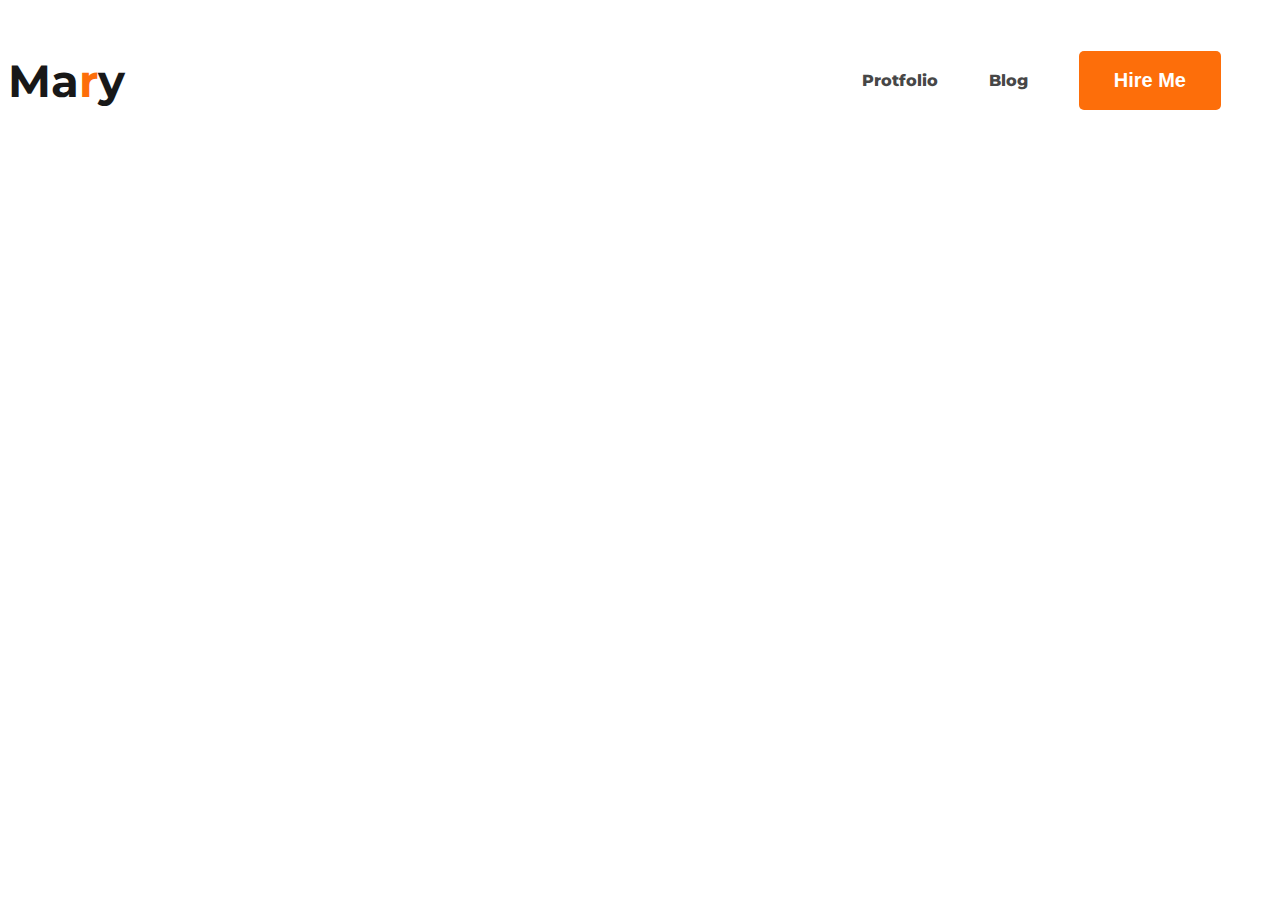
==== indext.html @ 54e05a60 "add a nav bar" ====
<!DOCTYPE html>
<html lang="en">
<head>
    <meta charset="UTF-8">
    <meta name="viewport" content="width=device-width, initial-scale=1.0">
    <title>Web developer</title>
    <link rel="preconnect" href="https://fonts.googleapis.com">
<link rel="preconnect" href="https://fonts.gstatic.com" crossorigin>
<link href="https://fonts.googleapis.com/css2?family=Montserrat:ital,wght@0,800;1,800&display=swap" rel="stylesheet">
    <link rel="stylesheet" href="style/indext.css">
</head>
<body>
    <header>
        <nav>
            <h3 class="title">Ma<span class="mary">r</span>y</h3>
            <ul>
                <li><a href="">Protfolio</a></li>
                <li><a href="">Blog</a></li>
                <li><button class="btn-primary">Hire Me</button></li>
            </ul>

        </nav>

    </header>
    <main>

    </main>
    <footer>

    </footer>
</body>
</html>
---- style/indext.css ----
/* shared body style  */
body{
     
  font-family: "Montserrat", sans-serif;
  font-optical-sizing: auto;
  font-weight: 800;
  font-style: normal;
}
.btn-primary{

    border-radius: 5px;
    background-color: #fd6e0a;
    border: 0;
    font-size: 20px;
    font-style: normal;
    font-weight: 700;
    color: white;
    padding: 18px 35px;

}

/* nav related style  */
nav{
    display: flex;
    justify-content: space-between;
    align-items: center;
}


.title{
    color: #181818;
    font-size: 45px;
    font-weight: 800px;
}
.mary{
    color: #fd6e0a;
}
nav > ul{
    display: flex;
    align-items: center;
}
nav li{
    list-style: none;
    margin-right: 51px;
}
nav a{
    text-decoration: none;
    color: #474747;
}
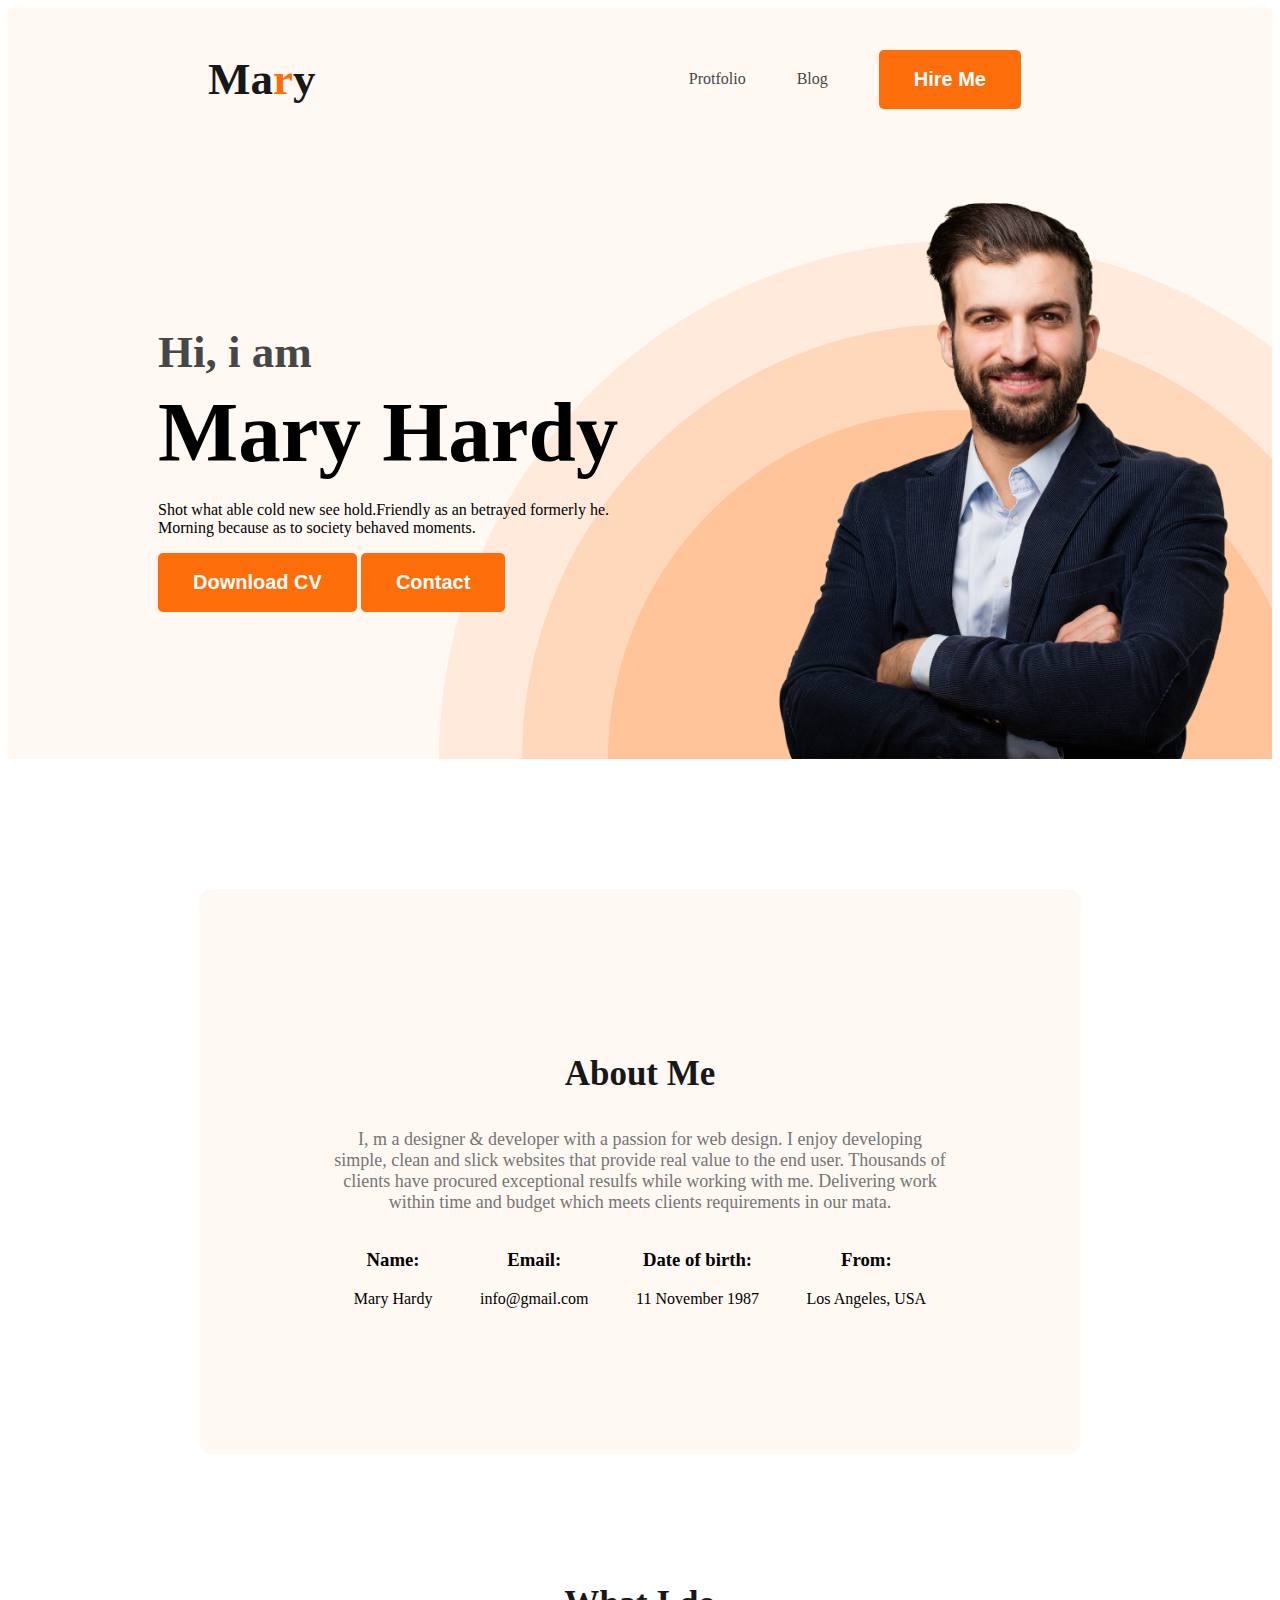
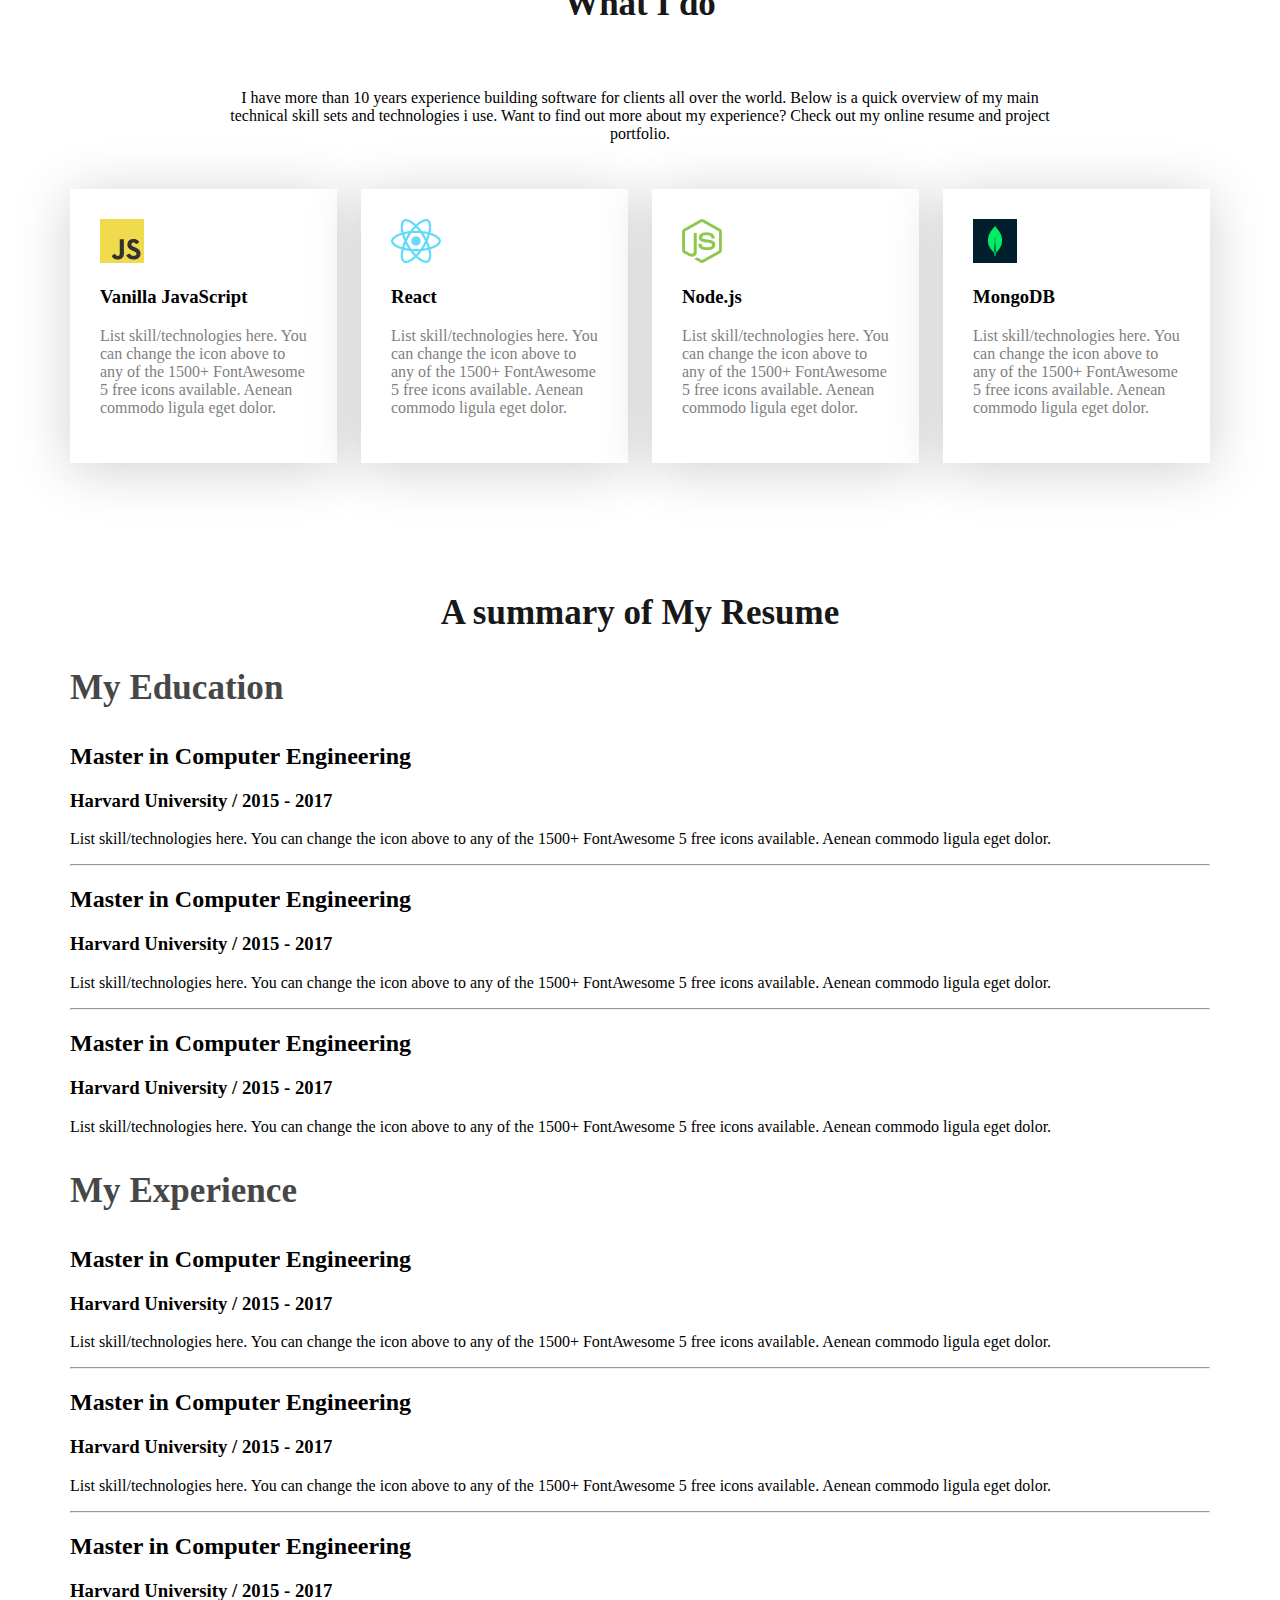
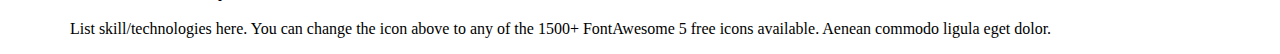
==== commit 943f18d8: "add resume section" ====
--- a/indext.html
+++ b/indext.html
@@ -1,16 +1,20 @@
 <!DOCTYPE html>
 <html lang="en">
+
 <head>
     <meta charset="UTF-8">
     <meta name="viewport" content="width=device-width, initial-scale=1.0">
     <title>Web developer</title>
     <link rel="preconnect" href="https://fonts.googleapis.com">
-<link rel="preconnect" href="https://fonts.gstatic.com" crossorigin>
-<link href="https://fonts.googleapis.com/css2?family=Montserrat:ital,wght@0,800;1,800&display=swap" rel="stylesheet">
+    <link rel="preconnect" href="https://fonts.gstatic.com" crossorigin>
+    <link
+        href="https://fonts.googleapis.com/css2?family=Montserrat:ital,wght@0,100..900;0,800;1,100..900;1,800&family=Roboto:ital,wght@0,100;0,300;0,400;0,500;0,700;0,900;1,100;1,300;1,400;1,500;1,700;1,900&display=swap"
+        rel="stylesheet">
     <link rel="stylesheet" href="style/indext.css">
 </head>
+
 <body>
-    <header>
+    <header class="header">
         <nav>
             <h3 class="title">Ma<span class="mary">r</span>y</h3>
             <ul>
@@ -20,13 +24,144 @@
             </ul>
 
         </nav>
+        <div class="banner">
+            <div class="banner-content">
+                <h3 class="banner-getting">Hi, i am</h3>
+                <h1 class="banner_title">Mary Hardy</h1>
+                <p>Shot what able cold new see hold.Friendly as an betrayed formerly he. Morning because as to society
+                    behaved moments.</p>
+                <button class="btn-primary">Download CV</button>
+                <button class="btn-primary">Contact</button>
+            </div>
+            <img class="profile_pic" src="images/hardy.png" alt="">
+        </div>
 
     </header>
     <main>
+        <section class="about">
+            <h3 class="section-title">About Me</h3>
+            <p class="section-description">
+                I, m a designer & developer with a passion for web design. I enjoy developing simple, clean and slick
+                websites that provide real value to the end user. Thousands of clients have procured exceptional resulfs
+                while working with me. Delivering work within time and budget which meets clients requirements in our
+                mata.
+            </p>
+            <div class="about-info-container">
+                <!-- .about-info*4>h3.info-title+p.infodescription  -->
+                <div class="about-info">
+                    <h3 class="info-title">Name:</h3>
+                    <p class="infodescription">Mary Hardy</p>
+                </div>
+                <div class="about-info">
+                    <h3 class="info-title">Email:</h3>
+                    <p class="infodescription">info@gmail.com</p>
+                </div>
+                <div class="about-info">
+                    <h3 class="info-title">Date of birth:</h3>
+                    <p class="infodescription">11 November 1987</p>
+                </div>
 
+                <div class="about-info">
+                    <h3 class="info-title">From:</h3>
+                    <p class="infodescription">Los Angeles, USA</p>
+                </div>
+            </div>
+        </section>
+
+        <!-- what i do section start -->
+        <section>
+            <h3 class="section-title">What I do</h3>
+            <p id="what-i-do" class="section-para">I have more than 10 years experience building software for clients
+                all over the world. Below is a quick overview of my main technical skill sets and technologies i use.
+                Want to find out more about my experience? Check out my online resume and project portfolio.</p>
+
+            <div class="skil-container">
+                <!-- .skill*4>img+h3.skill-title+p.skill-description -->
+                <div class="skill">
+                    <img src="images/icons/js.png" alt="">
+                    <h3 class="skill-title">Vanilla JavaScript</h3>
+                    <p class="skill-description">List skill/technologies here. You can change the icon above to any of
+                        the 1500+ FontAwesome 5 free icons available. Aenean commodo ligula eget dolor.</p>
+                </div>
+                <div class="skill">
+                    <img src="images/icons/react.png" alt="">
+                    <h3 class="skill-title">React</h3>
+                    <p class="skill-description">List skill/technologies here. You can change the icon above to any of
+                        the 1500+ FontAwesome 5 free icons available. Aenean commodo ligula eget dolor.</p>
+                </div>
+                <div class="skill">
+                    <img src="images/icons/nodejs.png" alt="">
+                    <h3 class="skill-title">Node.js</h3>
+                    <p class="skill-description">List skill/technologies here. You can change the icon above to any of
+                        the 1500+ FontAwesome 5 free icons available. Aenean commodo ligula eget dolor.</p>
+                </div>
+                <div class="skill">
+                    <img src="images/icons/mongo.png" alt="">
+                    <h3 class="skill-title">MongoDB</h3>
+                    <p class="skill-description">List skill/technologies here. You can change the icon above to any of
+                        the 1500+ FontAwesome 5 free icons available. Aenean commodo ligula eget dolor.</p>
+                </div>
+            </div>
+        </section>
+
+        <!-- resume section  -->
+        <section>
+            <h3 class="section-title">A summary of My Resume</h3>
+
+            <!-- resumr container  -->
+            <div class="resume-container">
+                <div class="resume-column"> 
+                <h3>My Education</h3></div>
+                <div class="resume-item">
+                    <h2 class="resume-item-title">Master in Computer Engineering</h2>
+                    <h3 class="resume-institute">Harvard University / 2015 - 2017</h3>
+                    <p class="resume-item-discription">List skill/technologies here. You can change the icon above 
+                        to any of the 1500+ FontAwesome 5 free icons available. Aenean commodo ligula eget dolor.</p>
+                </div>
+                <hr>
+                <div class="resume-item">
+                    <h2 class="resume-item-title">Master in Computer Engineering</h2>
+                    <h3 class="resume-institute">Harvard University / 2015 - 2017</h3>
+                    <p class="resume-item-discription">List skill/technologies here. You can change the icon above 
+                        to any of the 1500+ FontAwesome 5 free icons available. Aenean commodo ligula eget dolor.</p>
+                </div>
+                <hr>
+                <div class="resume-item">
+                    <h2 class="resume-item-title">Master in Computer Engineering</h2>
+                    <h3 class="resume-institute">Harvard University / 2015 - 2017</h3>
+                    <p class="resume-item-discription">List skill/technologies here. You can change the icon above 
+                        to any of the 1500+ FontAwesome 5 free icons available. Aenean commodo ligula eget dolor.</p>
+                </div>
+                <div class="resume-column">
+                    <h3>My Experience</h3></div>
+                    <div class="resume-item">
+                        <h2 class="resume-item-title">Master in Computer Engineering</h2>
+                        <h3 class="resume-institute">Harvard University / 2015 - 2017</h3>
+                        <p class="resume-item-discription">List skill/technologies here. You can change the icon above 
+                            to any of the 1500+ FontAwesome 5 free icons available. Aenean commodo ligula eget dolor.</p>
+                    </div>
+                    <hr>
+                    <div class="resume-item">
+                        <h2 class="resume-item-title">Master in Computer Engineering</h2>
+                        <h3 class="resume-institute">Harvard University / 2015 - 2017</h3>
+                        <p class="resume-item-discription">List skill/technologies here. You can change the icon above 
+                            to any of the 1500+ FontAwesome 5 free icons available. Aenean commodo ligula eget dolor.</p>
+                    </div>
+                    <hr>
+                    <div class="resume-item">
+                        <h2 class="resume-item-title">Master in Computer Engineering</h2>
+                        <h3 class="resume-institute">Harvard University / 2015 - 2017</h3>
+                        <p class="resume-item-discription">List skill/technologies here. You can change the icon above 
+                            to any of the 1500+ FontAwesome 5 free icons available. Aenean commodo ligula eget dolor.</p>
+                    </div>
+                
+            </div>
+
+        </section>
     </main>
     <footer>
 
     </footer>
 </body>
+
 </html>--- a/style/indext.css
+++ b/style/indext.css
@@ -1,11 +1,11 @@
 /* shared body style  */
-body{
-     
-  font-family: "Montserrat", sans-serif;
-  font-optical-sizing: auto;
-  font-weight: 800;
-  font-style: normal;
-}
+
+
+.body  {
+    font-family: "Roboto", sans-serif;
+    font-weight: 400;
+    font-style: normal;
+  }
 .btn-primary{
 
     border-radius: 5px;
@@ -18,12 +18,27 @@
     padding: 18px 35px;
 
 }
+.section-title{
+    color: #181818;
+    text-align: center;
+    font-size: 35px;
+    font-weight: 700;
 
+}
+.section-description{
+    color: #757575;
+    text-align: center;
+    font-size: 18px;
+}
+main section{
+    margin-top: 130px;
+}
 /* nav related style  */
 nav{
     display: flex;
     justify-content: space-between;
     align-items: center;
+    margin: 0 200px;
 }
 
 
@@ -42,8 +57,97 @@
 nav li{
     list-style: none;
     margin-right: 51px;
+    
 }
 nav a{
     text-decoration: none;
     color: #474747;
-}+}
+
+/* header realated style  */
+.header{
+    background-color: #FFF8F3;
+    background-image: url('../images/header_bg.png');
+    background-repeat: no-repeat;
+    background-position: bottom right;
+}
+.banner{
+    padding: 30px 30px 0px 150px;
+    display: flex;
+    align-items: center;
+    justify-content: space-between;
+}
+.banner-content{
+    max-width: 500px;
+    justify-content: space-between;
+}
+
+.profile_pic{
+    width: 500px;
+    padding-right: 5px;
+}
+.banner-getting{
+    font-size: 45px;
+    color: #474747;
+    margin: 0px;
+}
+.banner_title{
+    font-size: 85px;
+    font-weight: 700;
+    margin-top: 5px;
+    margin-bottom: 20px;
+}
+
+/* main section  */
+main{
+    max-width: 1140px;
+    margin: 0 auto;
+}
+
+/* style about */
+
+.about{
+    padding: 130px;
+    border-radius: 10px;
+    background: #fff8f3;
+    margin: 130px ;
+}
+.about-info-container
+{
+   display: flex;
+    
+    justify-content: space-around;
+
+}
+.about-info{
+    text-align: center;
+    
+}
+#what-i-do{
+    padding: 30px 150px;
+    text-align: center;
+}
+
+.skil-container{
+    display: flex;
+    /* align-items: center; */
+    gap: 24px;
+}
+.skill{
+    
+    padding: 30px;
+    background-color: #fff;
+    box-shadow: 0px 6px 50px 0px #18181834;
+}
+.skill-description{
+    color: gray;
+}
+/* Resume section  */
+.resume-column{
+    color: #474747;
+    font-size: 30px;
+    font-weight: 700;
+}
+/* .resume-column{
+    display: flex;
+} */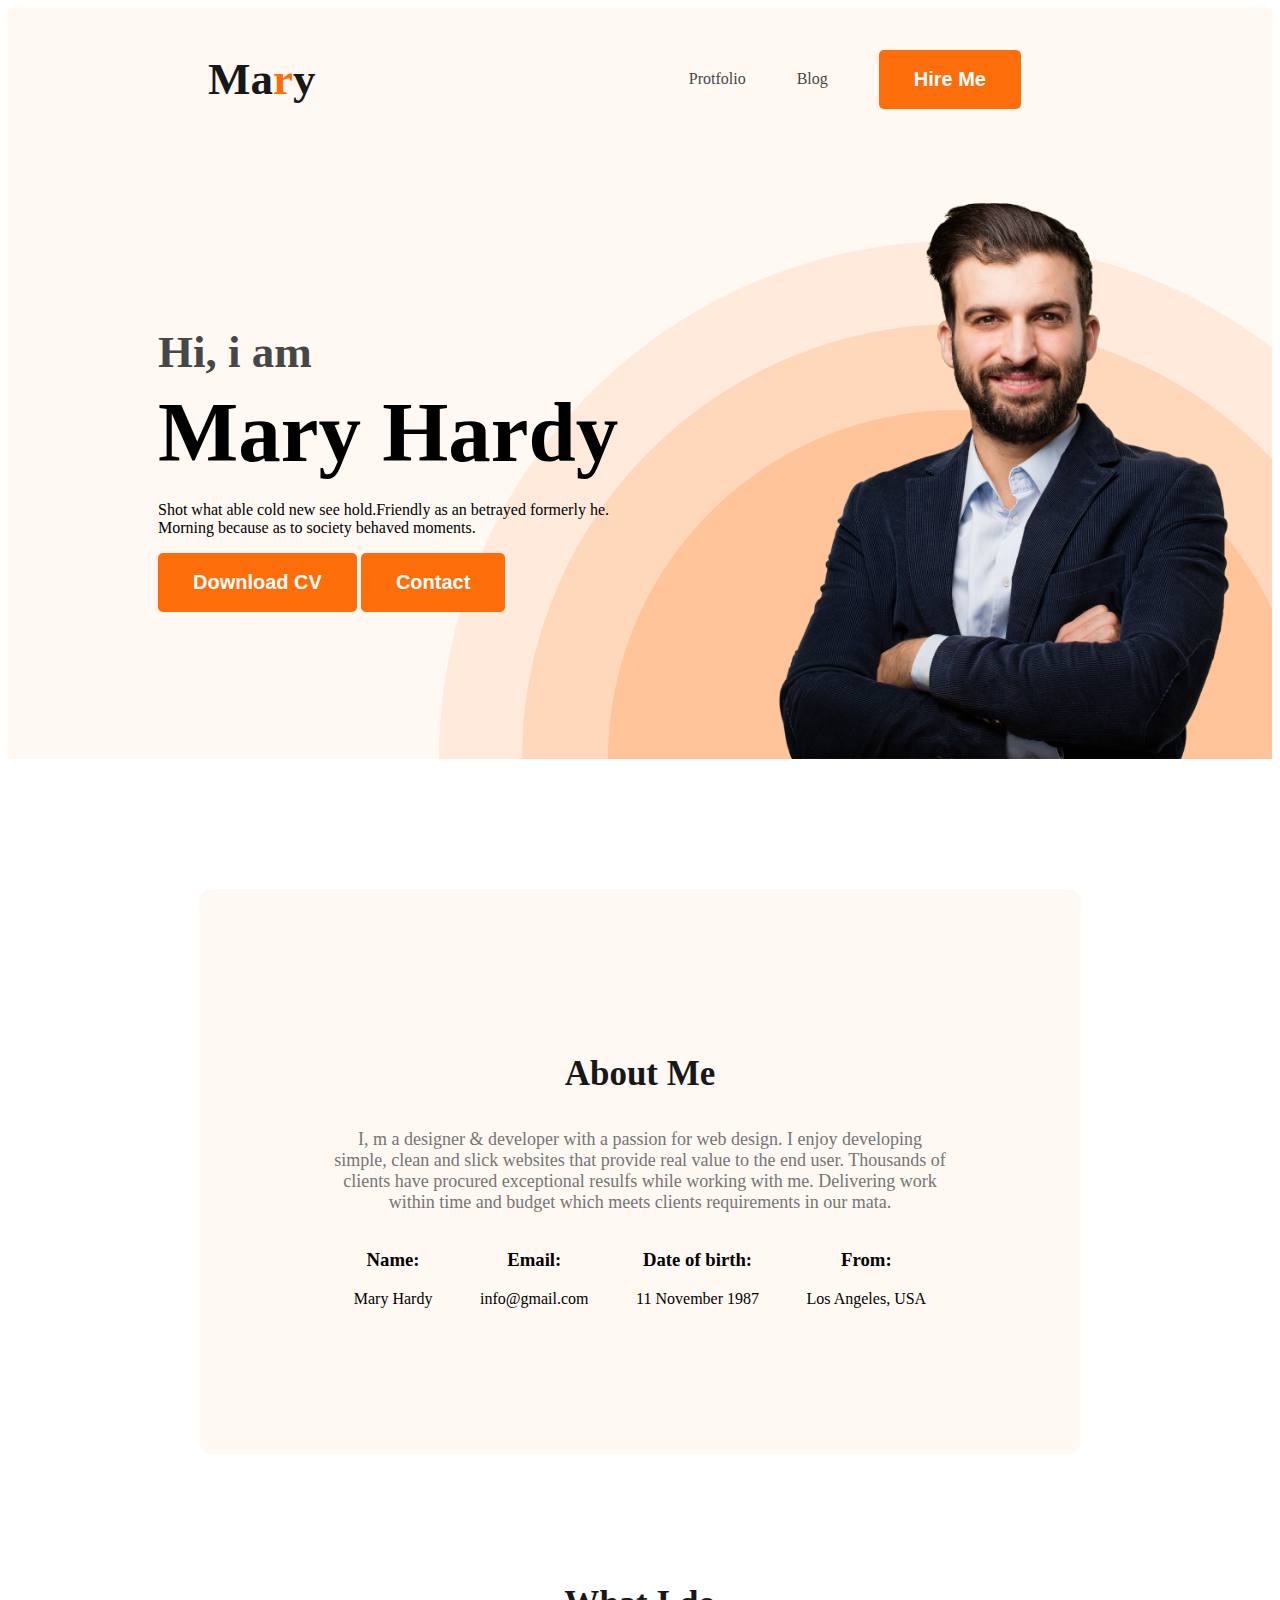
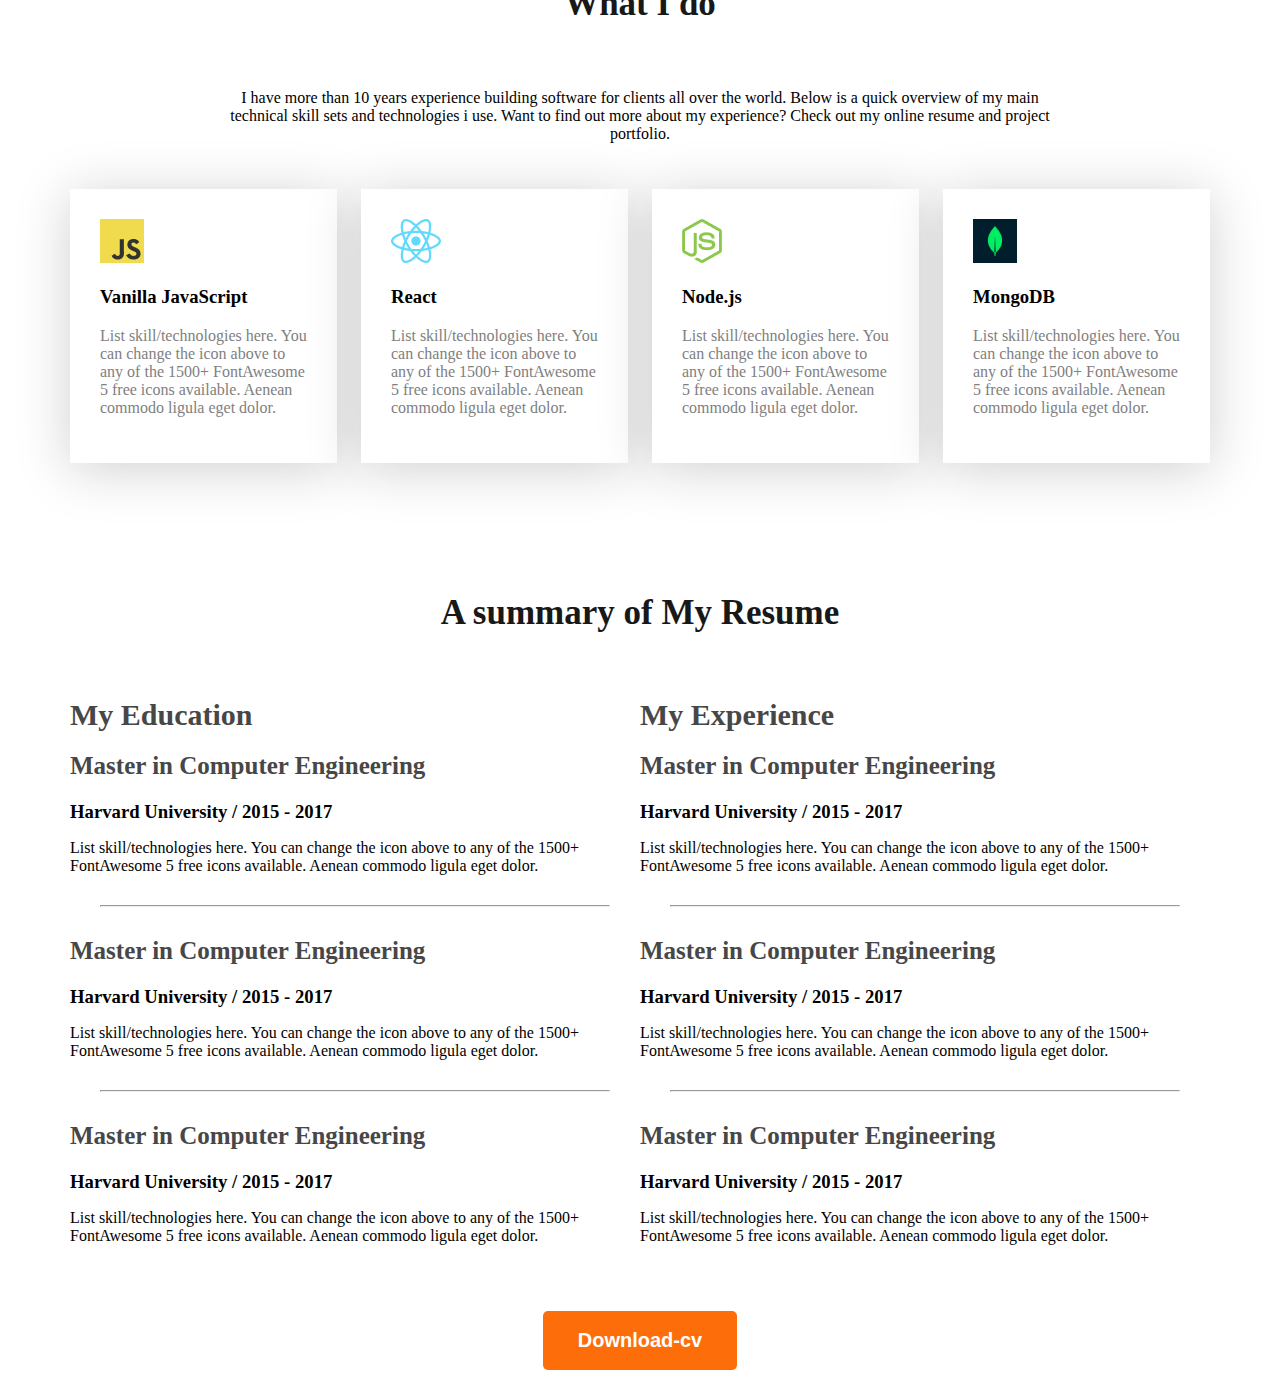
==== commit 75c0c9b1: "add download cv button" ====
--- a/indext.html
+++ b/indext.html
@@ -111,13 +111,14 @@
             <!-- resumr container  -->
             <div class="resume-container">
                 <div class="resume-column"> 
-                <h3>My Education</h3></div>
+                <h3 class="resume-hed">My Education</h3>
                 <div class="resume-item">
                     <h2 class="resume-item-title">Master in Computer Engineering</h2>
                     <h3 class="resume-institute">Harvard University / 2015 - 2017</h3>
                     <p class="resume-item-discription">List skill/technologies here. You can change the icon above 
                         to any of the 1500+ FontAwesome 5 free icons available. Aenean commodo ligula eget dolor.</p>
                 </div>
+                
                 <hr>
                 <div class="resume-item">
                     <h2 class="resume-item-title">Master in Computer Engineering</h2>
@@ -132,8 +133,9 @@
                     <p class="resume-item-discription">List skill/technologies here. You can change the icon above 
                         to any of the 1500+ FontAwesome 5 free icons available. Aenean commodo ligula eget dolor.</p>
                 </div>
+            </div>
                 <div class="resume-column">
-                    <h3>My Experience</h3></div>
+                    <h3 class="resume-hed">My Experience</h3>
                     <div class="resume-item">
                         <h2 class="resume-item-title">Master in Computer Engineering</h2>
                         <h3 class="resume-institute">Harvard University / 2015 - 2017</h3>
@@ -154,7 +156,13 @@
                         <p class="resume-item-discription">List skill/technologies here. You can change the icon above 
                             to any of the 1500+ FontAwesome 5 free icons available. Aenean commodo ligula eget dolor.</p>
                     </div>
+                </div>
                 
+            </div>
+            <div class="download-cv">
+                <button class="btn-primary">
+                    Download-cv
+                </button>
             </div>
 
         </section>
--- a/style/indext.css
+++ b/style/indext.css
@@ -143,11 +143,30 @@
     color: gray;
 }
 /* Resume section  */
-.resume-column{
+.resume-hed{
     color: #474747;
     font-size: 30px;
     font-weight: 700;
+    margin-bottom: 10px;
 }
-/* .resume-column{
+.resume-institute{
+    margin-bottom: 20px;
+    margin-bottom: 0;
+}
+.resume-item-title{
+    color: #474747;
+    font-size: 25px;
+    font-weight: 700;
+}
+.resume-container{
     display: flex;
-} */+   
+}
+.resume-container hr{
+    margin: 30px;
+}
+
+.download-cv{
+    text-align: center;
+    margin-top: 50px;
+}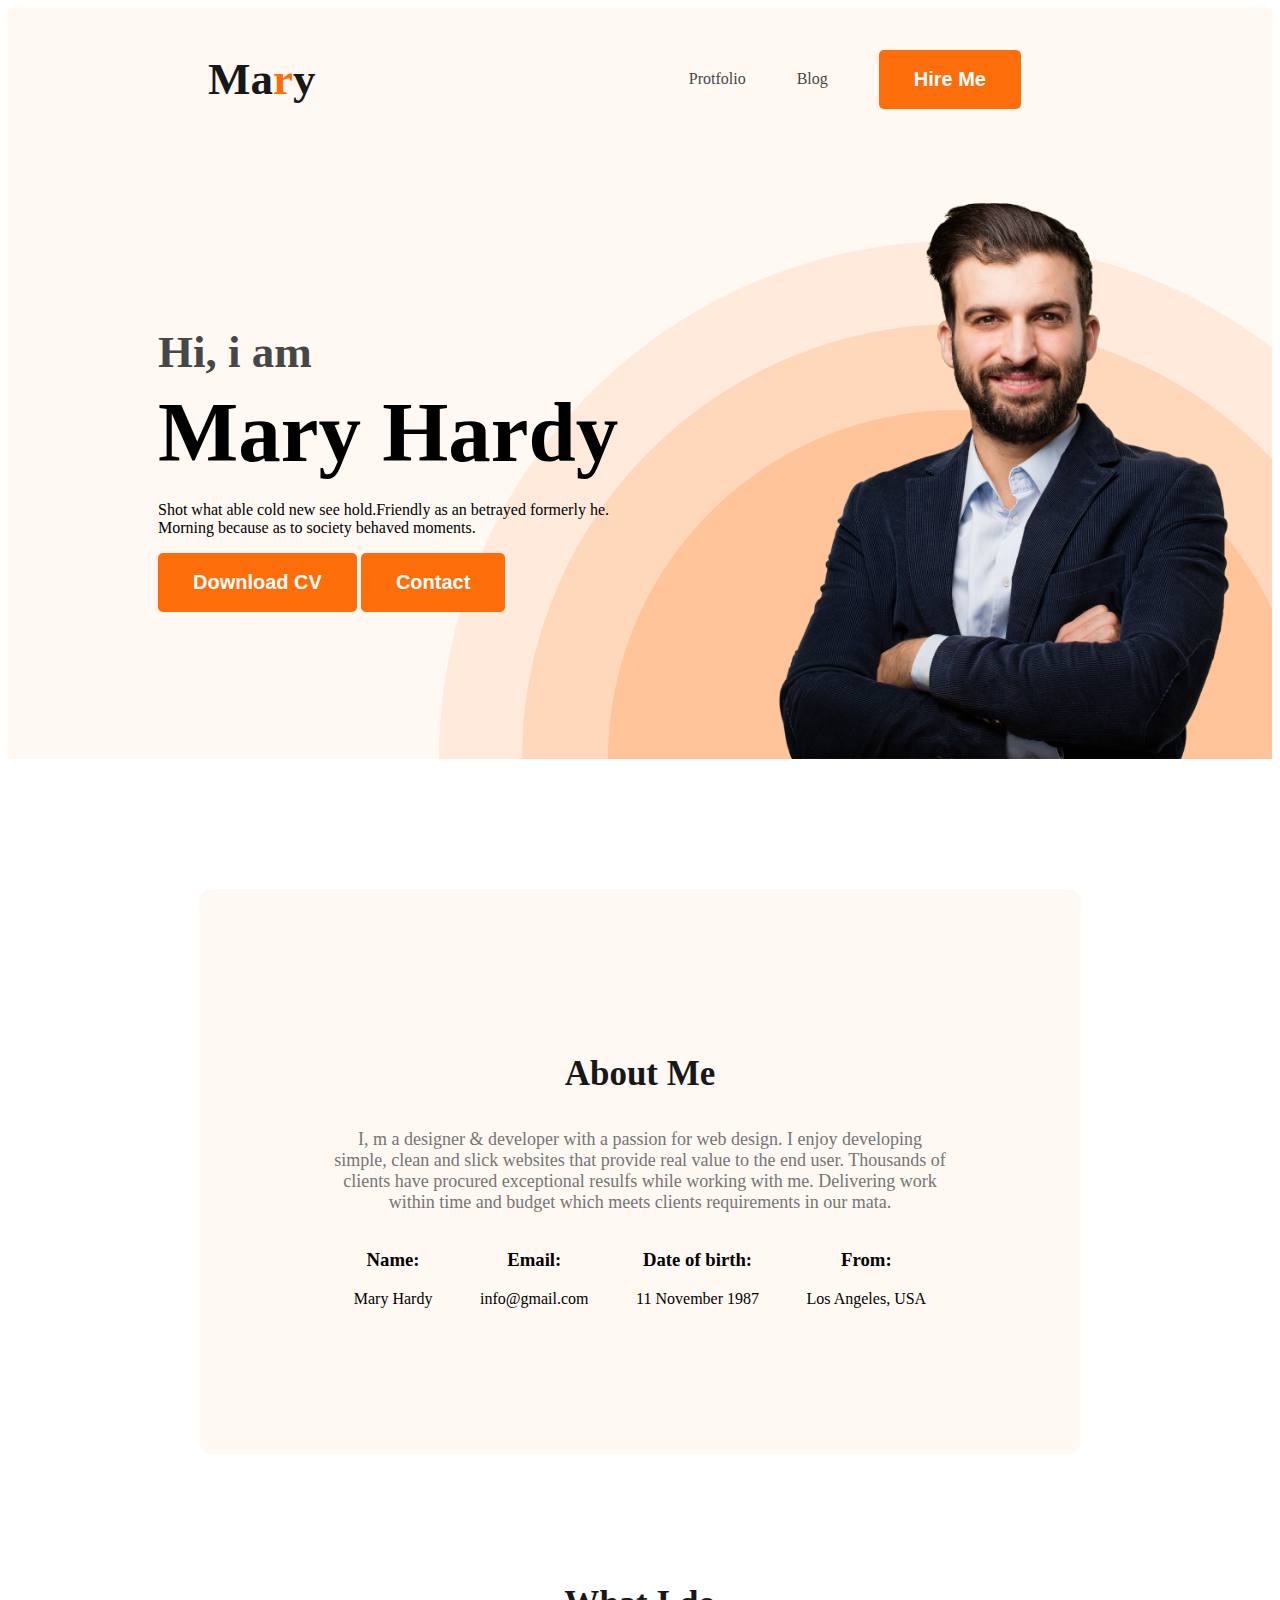
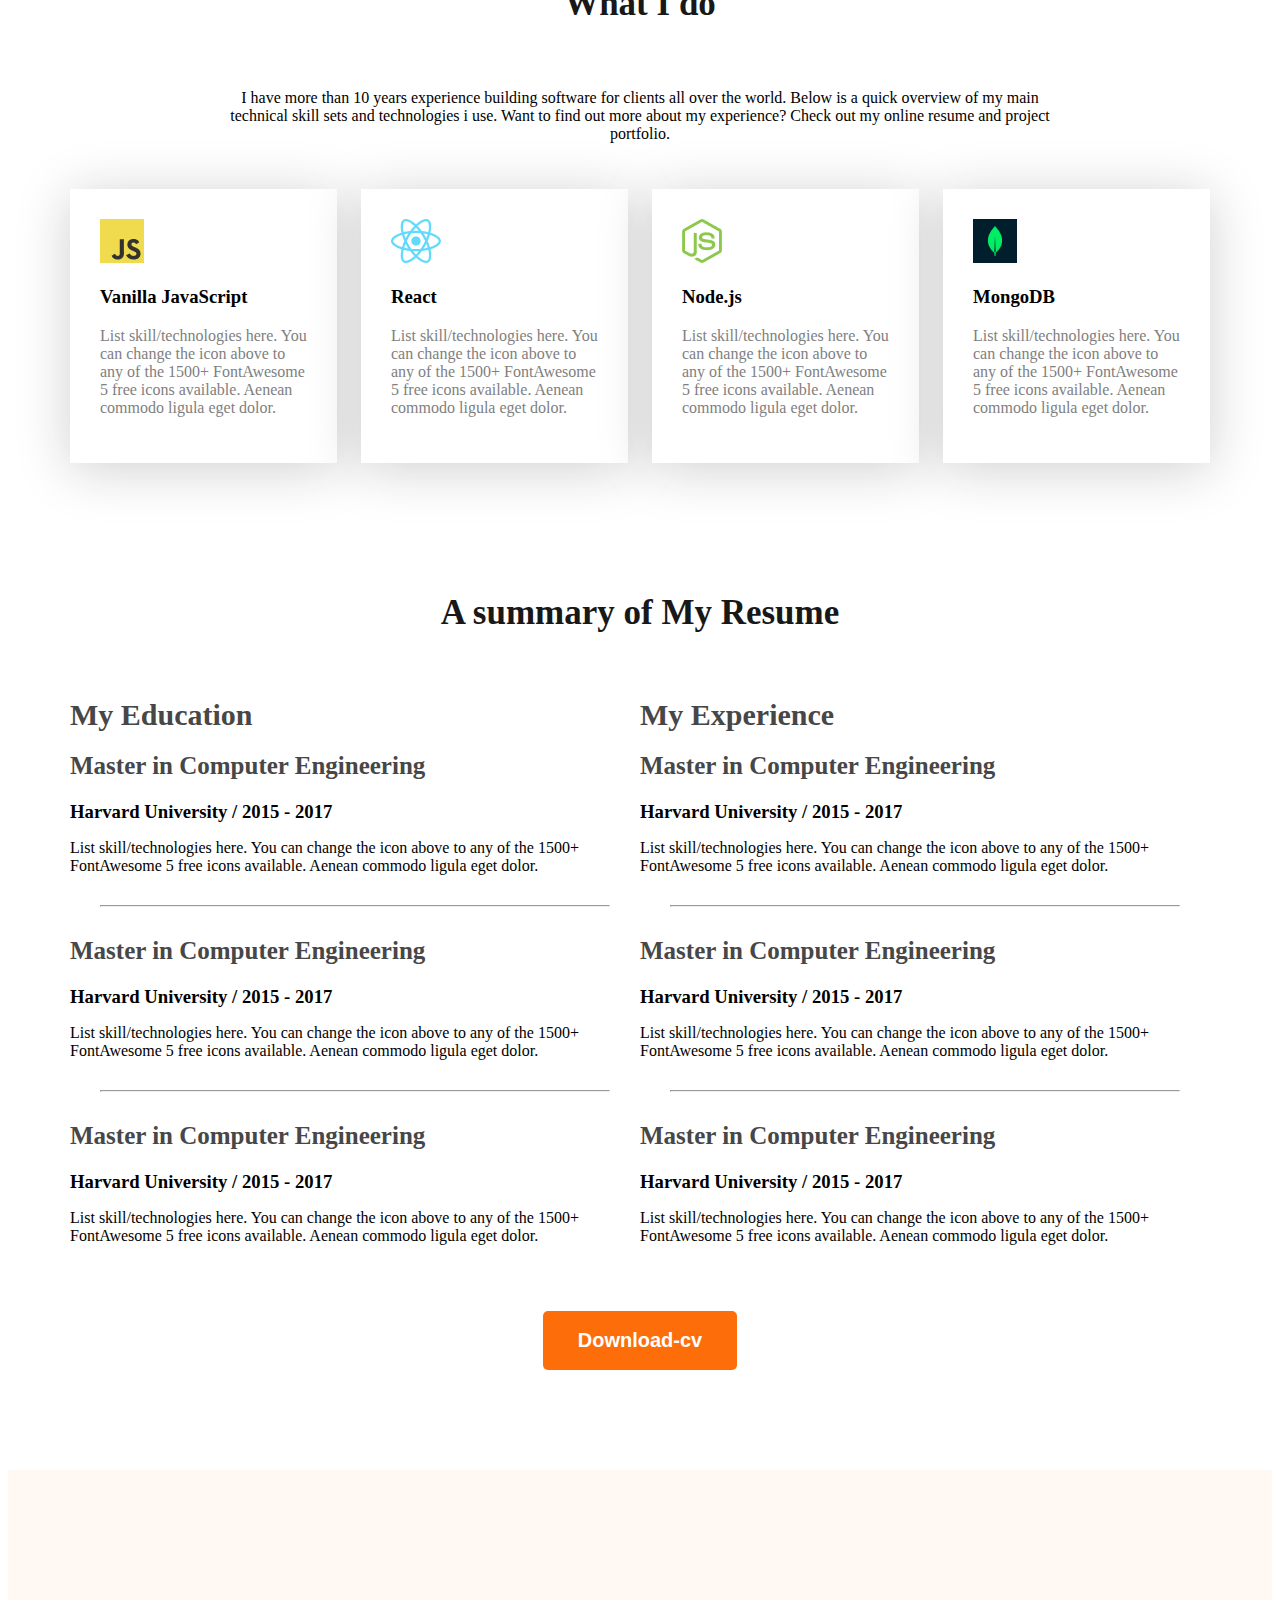
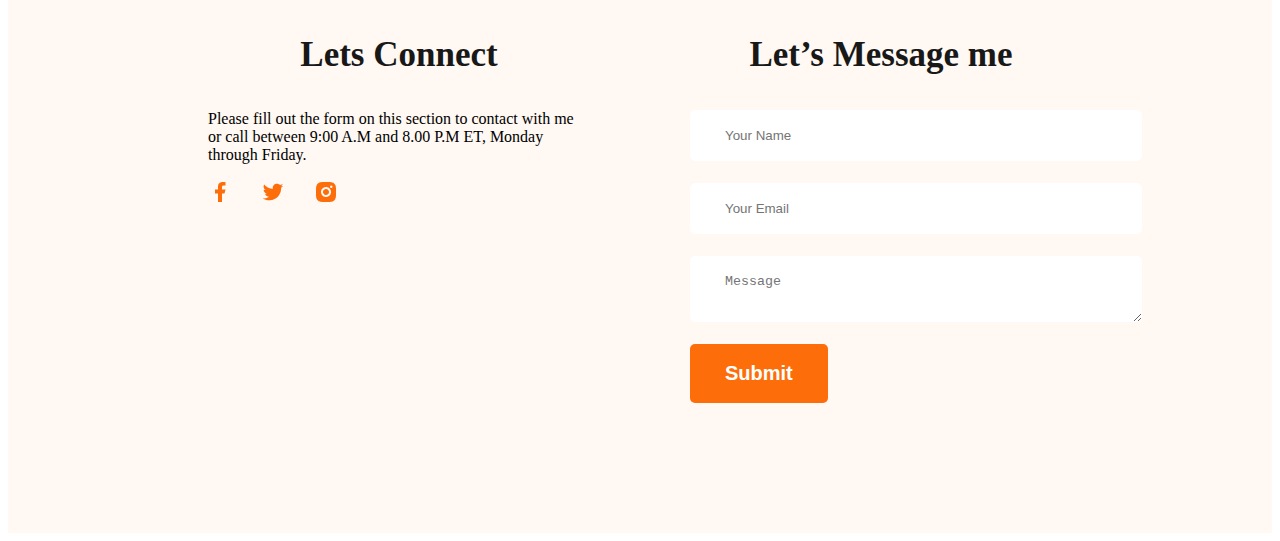
==== commit 8604ddcb: "fenished footer section" ====
--- a/indext.html
+++ b/indext.html
@@ -110,54 +110,60 @@
 
             <!-- resumr container  -->
             <div class="resume-container">
-                <div class="resume-column"> 
-                <h3 class="resume-hed">My Education</h3>
-                <div class="resume-item">
-                    <h2 class="resume-item-title">Master in Computer Engineering</h2>
-                    <h3 class="resume-institute">Harvard University / 2015 - 2017</h3>
-                    <p class="resume-item-discription">List skill/technologies here. You can change the icon above 
-                        to any of the 1500+ FontAwesome 5 free icons available. Aenean commodo ligula eget dolor.</p>
-                </div>
-                
-                <hr>
-                <div class="resume-item">
-                    <h2 class="resume-item-title">Master in Computer Engineering</h2>
-                    <h3 class="resume-institute">Harvard University / 2015 - 2017</h3>
-                    <p class="resume-item-discription">List skill/technologies here. You can change the icon above 
-                        to any of the 1500+ FontAwesome 5 free icons available. Aenean commodo ligula eget dolor.</p>
-                </div>
-                <hr>
-                <div class="resume-item">
-                    <h2 class="resume-item-title">Master in Computer Engineering</h2>
-                    <h3 class="resume-institute">Harvard University / 2015 - 2017</h3>
-                    <p class="resume-item-discription">List skill/technologies here. You can change the icon above 
-                        to any of the 1500+ FontAwesome 5 free icons available. Aenean commodo ligula eget dolor.</p>
-                </div>
-            </div>
+                <div class="resume-column">
+                    <h3 class="resume-hed">My Education</h3>
+                    <div class="resume-item">
+                        <h2 class="resume-item-title">Master in Computer Engineering</h2>
+                        <h3 class="resume-institute">Harvard University / 2015 - 2017</h3>
+                        <p class="resume-item-discription">List skill/technologies here. You can change the icon above
+                            to any of the 1500+ FontAwesome 5 free icons available. Aenean commodo ligula eget dolor.
+                        </p>
+                    </div>
+
+                    <hr>
+                    <div class="resume-item">
+                        <h2 class="resume-item-title">Master in Computer Engineering</h2>
+                        <h3 class="resume-institute">Harvard University / 2015 - 2017</h3>
+                        <p class="resume-item-discription">List skill/technologies here. You can change the icon above
+                            to any of the 1500+ FontAwesome 5 free icons available. Aenean commodo ligula eget dolor.
+                        </p>
+                    </div>
+                    <hr>
+                    <div class="resume-item">
+                        <h2 class="resume-item-title">Master in Computer Engineering</h2>
+                        <h3 class="resume-institute">Harvard University / 2015 - 2017</h3>
+                        <p class="resume-item-discription">List skill/technologies here. You can change the icon above
+                            to any of the 1500+ FontAwesome 5 free icons available. Aenean commodo ligula eget dolor.
+                        </p>
+                    </div>
+                </div>
                 <div class="resume-column">
                     <h3 class="resume-hed">My Experience</h3>
                     <div class="resume-item">
                         <h2 class="resume-item-title">Master in Computer Engineering</h2>
                         <h3 class="resume-institute">Harvard University / 2015 - 2017</h3>
-                        <p class="resume-item-discription">List skill/technologies here. You can change the icon above 
-                            to any of the 1500+ FontAwesome 5 free icons available. Aenean commodo ligula eget dolor.</p>
-                    </div>
-                    <hr>
-                    <div class="resume-item">
-                        <h2 class="resume-item-title">Master in Computer Engineering</h2>
-                        <h3 class="resume-institute">Harvard University / 2015 - 2017</h3>
-                        <p class="resume-item-discription">List skill/technologies here. You can change the icon above 
-                            to any of the 1500+ FontAwesome 5 free icons available. Aenean commodo ligula eget dolor.</p>
-                    </div>
-                    <hr>
-                    <div class="resume-item">
-                        <h2 class="resume-item-title">Master in Computer Engineering</h2>
-                        <h3 class="resume-institute">Harvard University / 2015 - 2017</h3>
-                        <p class="resume-item-discription">List skill/technologies here. You can change the icon above 
-                            to any of the 1500+ FontAwesome 5 free icons available. Aenean commodo ligula eget dolor.</p>
-                    </div>
-                </div>
-                
+                        <p class="resume-item-discription">List skill/technologies here. You can change the icon above
+                            to any of the 1500+ FontAwesome 5 free icons available. Aenean commodo ligula eget dolor.
+                        </p>
+                    </div>
+                    <hr>
+                    <div class="resume-item">
+                        <h2 class="resume-item-title">Master in Computer Engineering</h2>
+                        <h3 class="resume-institute">Harvard University / 2015 - 2017</h3>
+                        <p class="resume-item-discription">List skill/technologies here. You can change the icon above
+                            to any of the 1500+ FontAwesome 5 free icons available. Aenean commodo ligula eget dolor.
+                        </p>
+                    </div>
+                    <hr>
+                    <div class="resume-item">
+                        <h2 class="resume-item-title">Master in Computer Engineering</h2>
+                        <h3 class="resume-institute">Harvard University / 2015 - 2017</h3>
+                        <p class="resume-item-discription">List skill/technologies here. You can change the icon above
+                            to any of the 1500+ FontAwesome 5 free icons available. Aenean commodo ligula eget dolor.
+                        </p>
+                    </div>
+                </div>
+
             </div>
             <div class="download-cv">
                 <button class="btn-primary">
@@ -168,7 +174,26 @@
         </section>
     </main>
     <footer>
-
+        <div class="footer-column">
+            <h3 class="section-title">Lets Connect</h3>
+            <p class="section_discription">Please fill out the form on this section to contact with me or call between
+                9:00 A.M and 8.00 P.M ET, Monday through Friday.</p>
+            <div class="social-links">
+                <a href=""><img  class="footer-icon" src="images/icons/facebook.png" alt=""></a>
+                <a href=""><img  class="footer-icon" src="images/icons/twitter.png" alt=""></a>
+                <a href="" ><img  class="footer-icon" src="images/icons/insta.png" alt=""></a>
+            </div>
+
+        </div>
+        <div class="footer-column">
+            <h3 class="section-title">Let’s Message me</h3>
+            <form action="" class="contact">
+                <input type="text" placeholder="Your Name">
+                <input type="email" placeholder="Your Email" name="" id="">
+                <textarea name="" id="" placeholder="Message"></textarea>
+                <input type="submit" class="btn-primary" value="Submit">
+            </form>
+        </div>
     </footer>
 </body>
 
--- a/style/indext.css
+++ b/style/indext.css
@@ -169,4 +169,30 @@
 .download-cv{
     text-align: center;
     margin-top: 50px;
-}+}
+/* footer section  */
+
+footer{
+    display: flex;
+    background: #FFF8F3;
+    gap: 100px;
+    padding: 130px 200px;
+    margin-top: 100px;
+}
+.footer-column{
+    width: 50%;
+}
+.footer-icon{
+    margin-right: 25px;
+    
+}
+.contact input[type="text"],.contact input[type="email"], textarea{
+    display: block;
+    margin-bottom: 22px;
+    padding: 18px 35px ;
+    color: #757575;
+     border-radius: 5px;
+     background: #fff;
+     border: 0;
+     width: 100%;
+}
